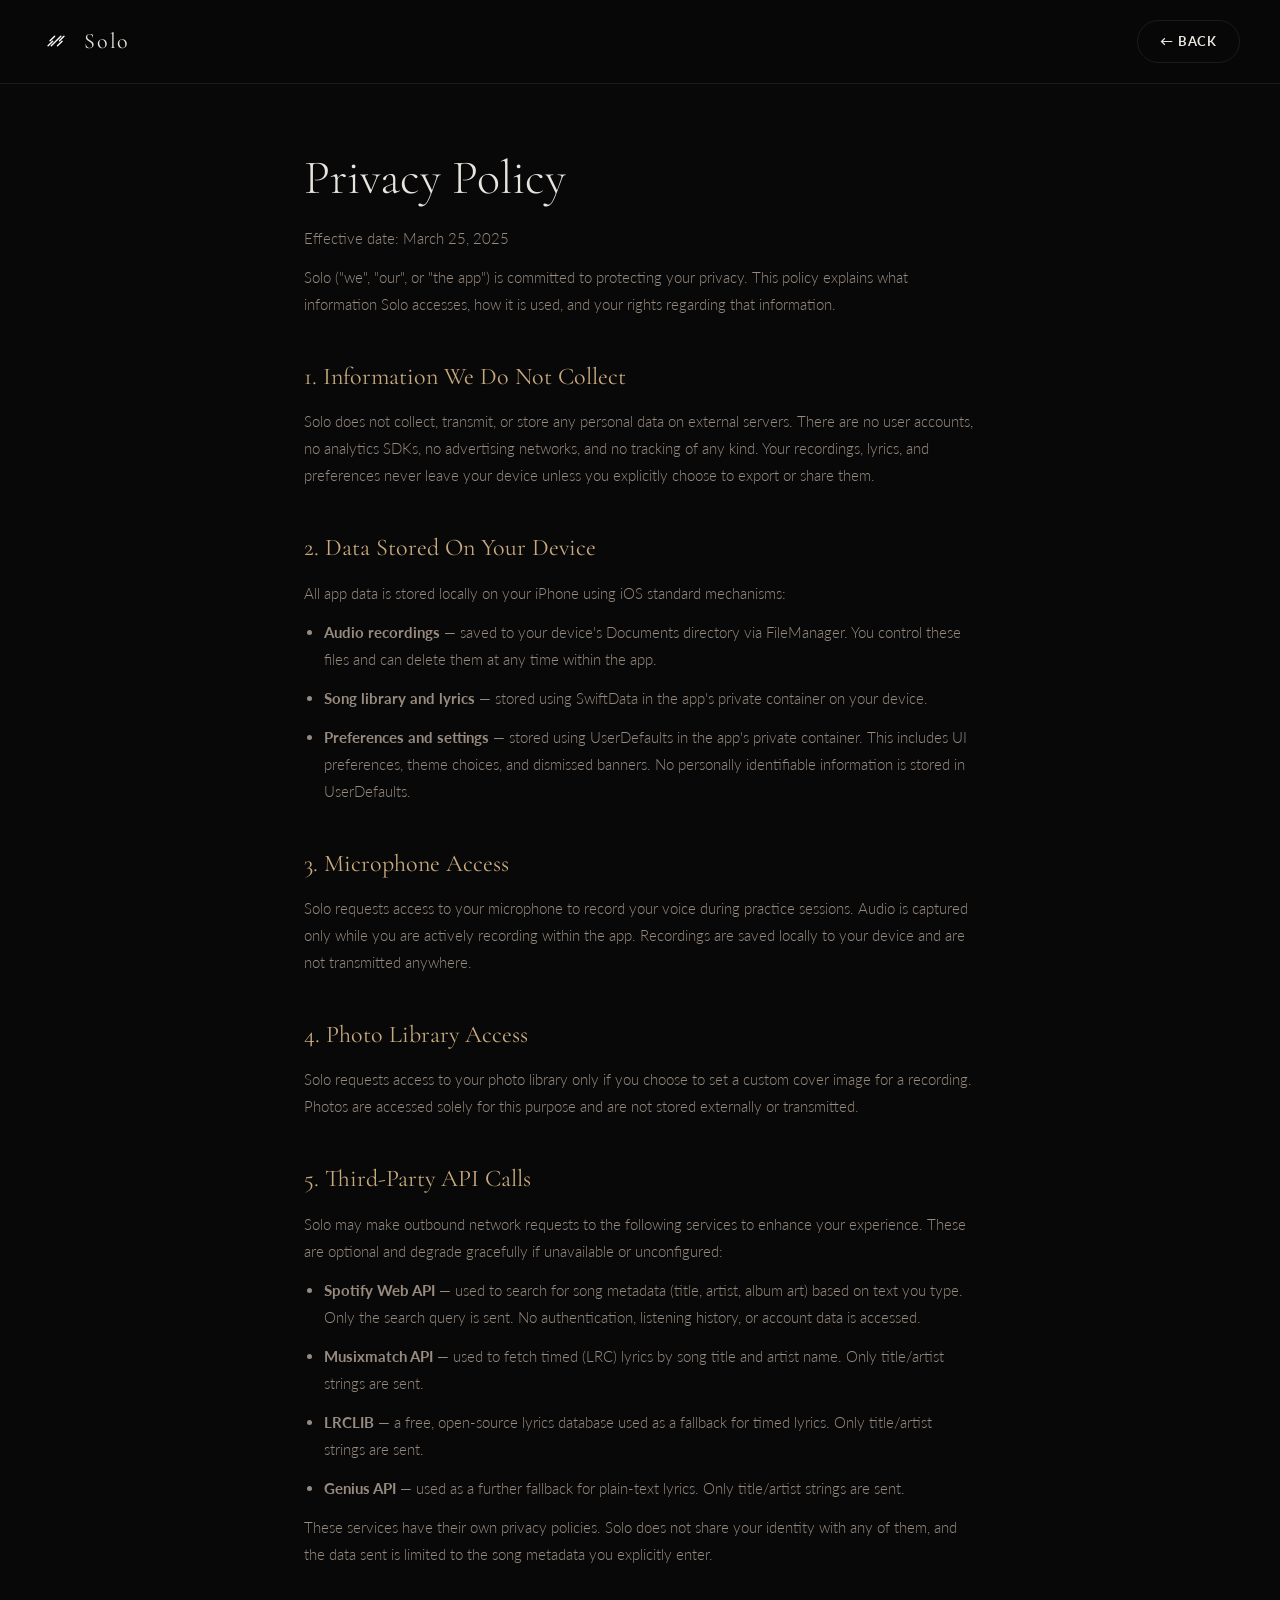
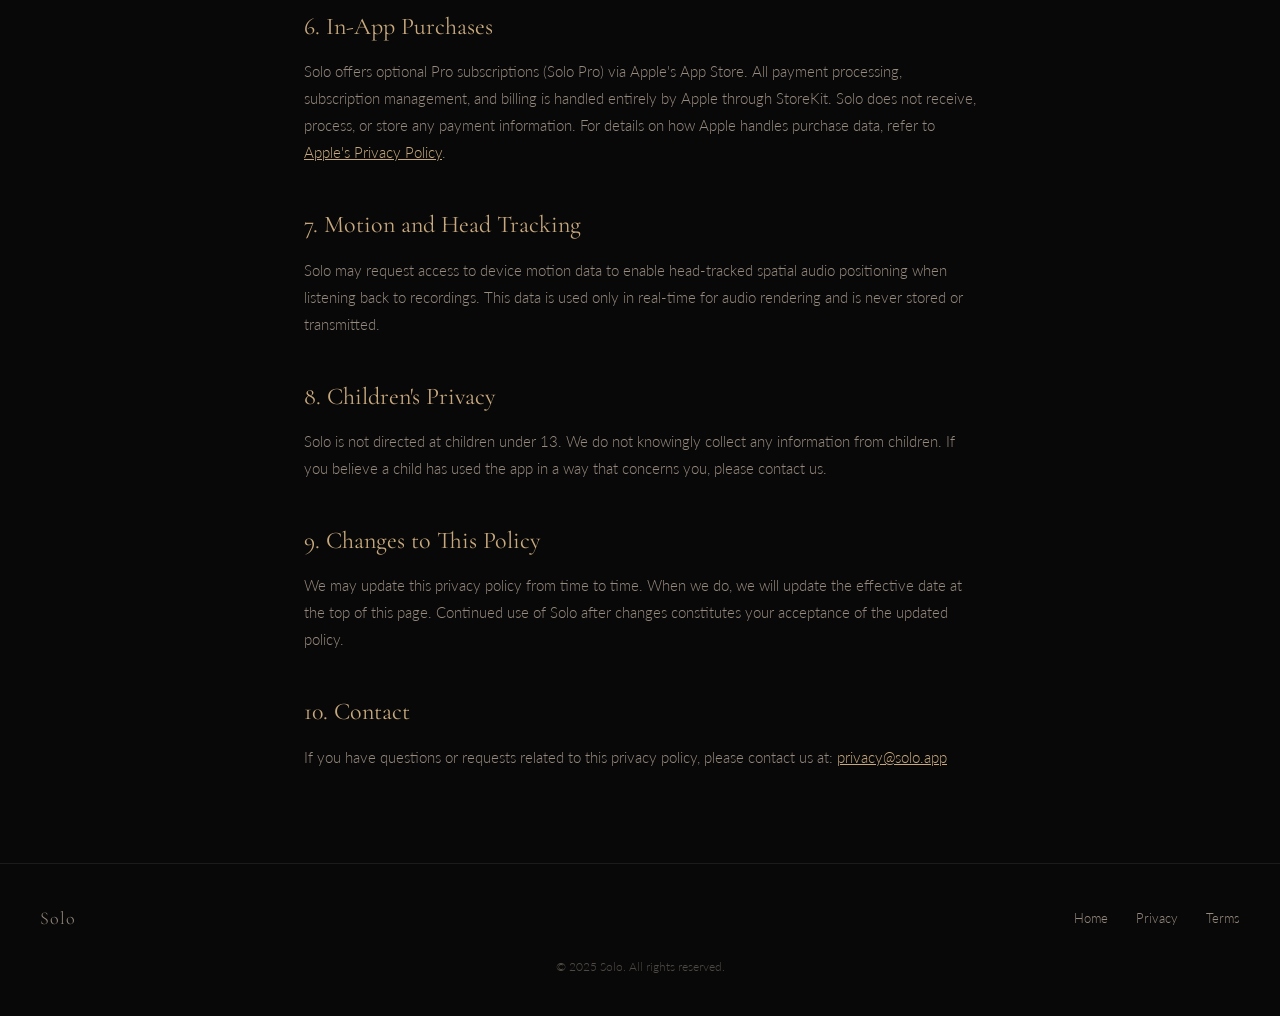
==== privacy.html @ beb30427 "Initial landing page with privacy and terms" ====
<!DOCTYPE html>
<html lang="en">
<head>
  <meta charset="UTF-8" />
  <meta name="viewport" content="width=device-width, initial-scale=1.0" />
  <title>Privacy Policy — Solo</title>
  <link rel="icon" href="s.svg" type="image/svg+xml" />
  <link rel="stylesheet" href="style.css" />
</head>
<body>

  <nav>
    <div class="nav-brand">
      <img class="nav-logo" src="s-mark.svg" alt="Solo mark" />
      <a href="index.html" class="nav-wordmark">Solo</a>
    </div>
    <a href="index.html" class="btn btn-outline">← Back</a>
  </nav>

  <div class="legal-wrap">
    <h1>Privacy Policy</h1>
    <p class="legal-date">Effective date: March 25, 2025</p>

    <p>Solo ("we", "our", or "the app") is committed to protecting your privacy. This policy explains what information Solo accesses, how it is used, and your rights regarding that information.</p>

    <h2>1. Information We Do Not Collect</h2>
    <p>Solo does not collect, transmit, or store any personal data on external servers. There are no user accounts, no analytics SDKs, no advertising networks, and no tracking of any kind. Your recordings, lyrics, and preferences never leave your device unless you explicitly choose to export or share them.</p>

    <h2>2. Data Stored On Your Device</h2>
    <p>All app data is stored locally on your iPhone using iOS standard mechanisms:</p>
    <ul>
      <li><strong>Audio recordings</strong> — saved to your device's Documents directory via FileManager. You control these files and can delete them at any time within the app.</li>
      <li><strong>Song library and lyrics</strong> — stored using SwiftData in the app's private container on your device.</li>
      <li><strong>Preferences and settings</strong> — stored using UserDefaults in the app's private container. This includes UI preferences, theme choices, and dismissed banners. No personally identifiable information is stored in UserDefaults.</li>
    </ul>

    <h2>3. Microphone Access</h2>
    <p>Solo requests access to your microphone to record your voice during practice sessions. Audio is captured only while you are actively recording within the app. Recordings are saved locally to your device and are not transmitted anywhere.</p>

    <h2>4. Photo Library Access</h2>
    <p>Solo requests access to your photo library only if you choose to set a custom cover image for a recording. Photos are accessed solely for this purpose and are not stored externally or transmitted.</p>

    <h2>5. Third-Party API Calls</h2>
    <p>Solo may make outbound network requests to the following services to enhance your experience. These are optional and degrade gracefully if unavailable or unconfigured:</p>
    <ul>
      <li><strong>Spotify Web API</strong> — used to search for song metadata (title, artist, album art) based on text you type. Only the search query is sent. No authentication, listening history, or account data is accessed.</li>
      <li><strong>Musixmatch API</strong> — used to fetch timed (LRC) lyrics by song title and artist name. Only title/artist strings are sent.</li>
      <li><strong>LRCLIB</strong> — a free, open-source lyrics database used as a fallback for timed lyrics. Only title/artist strings are sent.</li>
      <li><strong>Genius API</strong> — used as a further fallback for plain-text lyrics. Only title/artist strings are sent.</li>
    </ul>
    <p>These services have their own privacy policies. Solo does not share your identity with any of them, and the data sent is limited to the song metadata you explicitly enter.</p>

    <h2>6. In-App Purchases</h2>
    <p>Solo offers optional Pro subscriptions (Solo Pro) via Apple's App Store. All payment processing, subscription management, and billing is handled entirely by Apple through StoreKit. Solo does not receive, process, or store any payment information. For details on how Apple handles purchase data, refer to <a href="https://www.apple.com/legal/privacy/" target="_blank" rel="noopener">Apple's Privacy Policy</a>.</p>

    <h2>7. Motion and Head Tracking</h2>
    <p>Solo may request access to device motion data to enable head-tracked spatial audio positioning when listening back to recordings. This data is used only in real-time for audio rendering and is never stored or transmitted.</p>

    <h2>8. Children's Privacy</h2>
    <p>Solo is not directed at children under 13. We do not knowingly collect any information from children. If you believe a child has used the app in a way that concerns you, please contact us.</p>

    <h2>9. Changes to This Policy</h2>
    <p>We may update this privacy policy from time to time. When we do, we will update the effective date at the top of this page. Continued use of Solo after changes constitutes your acceptance of the updated policy.</p>

    <h2>10. Contact</h2>
    <p>If you have questions or requests related to this privacy policy, please contact us at: <a href="mailto:privacy@solo.app">privacy@solo.app</a></p>
  </div>

  <footer>
    <div class="footer-brand">Solo</div>
    <div class="footer-links">
      <a href="index.html">Home</a>
      <a href="privacy.html">Privacy</a>
      <a href="terms.html">Terms</a>
    </div>
    <div class="footer-copy">© 2025 Solo. All rights reserved.</div>
  </footer>

</body>
</html>
---- style.css ----
@import url('https://fonts.googleapis.com/css2?family=Cormorant+Garamond:ital,wght@0,300;0,400;0,500;0,600;1,300;1,400&family=Lato:wght@300;400;700&display=swap');

*, *::before, *::after { box-sizing: border-box; margin: 0; padding: 0; }

:root {
  --bg:        #080808;
  --fg:        #E8E4DF;
  --amber:     #C8A97E;
  --secondary: #978A7F;
  --red:       #E83232;
  --glass:     rgba(255,255,255,0.04);
  --border:    rgba(255,255,255,0.08);
}

html { scroll-behavior: smooth; }

body {
  background: var(--bg);
  color: var(--fg);
  font-family: 'Lato', sans-serif;
  font-weight: 300;
  line-height: 1.6;
  -webkit-font-smoothing: antialiased;
}

a { color: inherit; text-decoration: none; }

/* ── NAV ── */
nav {
  position: fixed;
  top: 0; left: 0; right: 0;
  z-index: 100;
  display: flex;
  align-items: center;
  justify-content: space-between;
  padding: 20px 40px;
  background: rgba(8,8,8,0.8);
  backdrop-filter: blur(16px);
  -webkit-backdrop-filter: blur(16px);
  border-bottom: 1px solid var(--border);
}

.nav-brand {
  display: flex;
  align-items: center;
  gap: 12px;
}

.nav-logo {
  width: 32px;
  height: 32px;
}

.nav-wordmark {
  font-family: 'Cormorant Garamond', serif;
  font-size: 22px;
  font-weight: 400;
  letter-spacing: 0.08em;
  color: var(--fg);
}

.btn {
  display: inline-block;
  padding: 10px 22px;
  border-radius: 100px;
  font-family: 'Lato', sans-serif;
  font-size: 13px;
  font-weight: 700;
  letter-spacing: 0.06em;
  text-transform: uppercase;
  transition: opacity 0.2s;
  cursor: pointer;
  border: none;
}

.btn:hover { opacity: 0.85; }

.btn-amber {
  background: var(--amber);
  color: #000;
}

.btn-outline {
  background: transparent;
  color: var(--fg);
  border: 1px solid var(--border);
}

/* ── HERO ── */
.hero {
  min-height: 100vh;
  display: flex;
  flex-direction: column;
  align-items: center;
  justify-content: center;
  text-align: center;
  padding: 120px 24px 80px;
  position: relative;
  overflow: hidden;
}

.hero::before {
  content: '';
  position: absolute;
  top: 10%;
  left: 50%;
  transform: translateX(-50%);
  width: 600px;
  height: 600px;
  background: radial-gradient(ellipse, rgba(200,169,126,0.08) 0%, transparent 70%);
  pointer-events: none;
  animation: pulse 8s ease-in-out infinite;
}

@keyframes pulse {
  0%, 100% { transform: translateX(-50%) scale(1); opacity: 1; }
  50%       { transform: translateX(-50%) scale(1.15); opacity: 0.7; }
}

.hero-eyebrow {
  font-size: 11px;
  letter-spacing: 0.2em;
  text-transform: uppercase;
  color: var(--amber);
  margin-bottom: 24px;
}

.hero-headline {
  font-family: 'Cormorant Garamond', serif;
  font-size: clamp(52px, 8vw, 96px);
  font-weight: 300;
  line-height: 1.05;
  letter-spacing: -0.01em;
  margin-bottom: 24px;
  max-width: 800px;
}

.hero-headline em {
  font-style: italic;
  color: var(--amber);
}

.hero-sub {
  font-size: 17px;
  color: var(--secondary);
  max-width: 480px;
  margin-bottom: 48px;
  line-height: 1.7;
}

.hero-cta {
  display: flex;
  gap: 16px;
  align-items: center;
  flex-wrap: wrap;
  justify-content: center;
}

.appstore-badge {
  display: flex;
  align-items: center;
  gap: 10px;
  padding: 12px 20px;
  border: 1px solid var(--border);
  border-radius: 12px;
  background: var(--glass);
  transition: border-color 0.2s, background 0.2s;
}

.appstore-badge:hover {
  border-color: var(--amber);
  background: rgba(200,169,126,0.06);
}

.appstore-badge svg { flex-shrink: 0; }

.appstore-badge-text { text-align: left; }
.appstore-badge-text .eyebrow { font-size: 10px; color: var(--secondary); letter-spacing: 0.1em; text-transform: uppercase; }
.appstore-badge-text .store   { font-size: 16px; font-weight: 700; }

/* ── SECTION ── */
section {
  padding: 100px 24px;
  max-width: 1100px;
  margin: 0 auto;
}

.section-label {
  font-size: 11px;
  letter-spacing: 0.2em;
  text-transform: uppercase;
  color: var(--amber);
  margin-bottom: 16px;
}

.section-title {
  font-family: 'Cormorant Garamond', serif;
  font-size: clamp(36px, 5vw, 56px);
  font-weight: 300;
  line-height: 1.1;
  margin-bottom: 20px;
}

.section-body {
  font-size: 16px;
  color: var(--secondary);
  max-width: 560px;
  line-height: 1.75;
}

/* ── FEATURE GRID ── */
.feature-grid {
  display: grid;
  grid-template-columns: repeat(auto-fill, minmax(300px, 1fr));
  gap: 1px;
  background: var(--border);
  border: 1px solid var(--border);
  border-radius: 20px;
  overflow: hidden;
  margin-top: 64px;
}

.feature-card {
  background: var(--bg);
  padding: 36px 32px;
  transition: background 0.2s;
}

.feature-card:hover { background: var(--glass); }

.feature-icon {
  font-size: 24px;
  margin-bottom: 16px;
  display: block;
}

.feature-title {
  font-family: 'Cormorant Garamond', serif;
  font-size: 22px;
  font-weight: 400;
  margin-bottom: 10px;
}

.feature-desc {
  font-size: 14px;
  color: var(--secondary);
  line-height: 1.7;
}

/* ── PRO CALLOUT ── */
.pro-section {
  padding: 100px 24px;
}

.pro-inner {
  max-width: 1100px;
  margin: 0 auto;
  border: 1px solid rgba(200,169,126,0.3);
  border-radius: 24px;
  padding: 64px;
  background: linear-gradient(135deg, rgba(200,169,126,0.05) 0%, transparent 60%);
  display: grid;
  grid-template-columns: 1fr 1fr;
  gap: 64px;
  align-items: center;
}

.pro-features {
  list-style: none;
  display: flex;
  flex-direction: column;
  gap: 14px;
  margin-top: 32px;
}

.pro-features li {
  display: flex;
  align-items: flex-start;
  gap: 12px;
  font-size: 15px;
  color: var(--fg);
}

.pro-features li::before {
  content: '✦';
  color: var(--amber);
  font-size: 10px;
  margin-top: 5px;
  flex-shrink: 0;
}

.pro-pricing {
  display: flex;
  flex-direction: column;
  gap: 16px;
}

.price-card {
  border: 1px solid var(--border);
  border-radius: 16px;
  padding: 24px 28px;
  display: flex;
  justify-content: space-between;
  align-items: center;
  transition: border-color 0.2s;
}

.price-card.featured {
  border-color: rgba(200,169,126,0.5);
  background: rgba(200,169,126,0.05);
}

.price-label { font-size: 15px; font-weight: 700; }
.price-value { font-family: 'Cormorant Garamond', serif; font-size: 28px; }
.price-period { font-size: 12px; color: var(--secondary); }

.pro-note {
  font-size: 12px;
  color: var(--secondary);
  margin-top: 8px;
  line-height: 1.6;
}

/* ── FOOTER ── */
footer {
  border-top: 1px solid var(--border);
  padding: 40px 40px;
  display: flex;
  align-items: center;
  justify-content: space-between;
  flex-wrap: wrap;
  gap: 16px;
}

.footer-brand {
  font-family: 'Cormorant Garamond', serif;
  font-size: 18px;
  letter-spacing: 0.06em;
  color: var(--secondary);
}

.footer-links {
  display: flex;
  gap: 28px;
  font-size: 13px;
  color: var(--secondary);
}

.footer-links a:hover { color: var(--fg); }

.footer-copy {
  font-size: 12px;
  color: var(--secondary);
  opacity: 0.5;
  width: 100%;
  text-align: center;
  margin-top: 8px;
}

/* ── LEGAL PAGES ── */
.legal-wrap {
  max-width: 720px;
  margin: 0 auto;
  padding: 140px 24px 80px;
}

.legal-wrap h1 {
  font-family: 'Cormorant Garamond', serif;
  font-size: 48px;
  font-weight: 300;
  margin-bottom: 8px;
}

.legal-date {
  font-size: 13px;
  color: var(--secondary);
  margin-bottom: 56px;
}

.legal-wrap h2 {
  font-family: 'Cormorant Garamond', serif;
  font-size: 24px;
  font-weight: 400;
  margin: 40px 0 12px;
  color: var(--amber);
}

.legal-wrap p, .legal-wrap li {
  font-size: 15px;
  color: var(--secondary);
  line-height: 1.8;
  margin-bottom: 12px;
}

.legal-wrap ul {
  padding-left: 20px;
  margin-bottom: 12px;
}

.legal-wrap a { color: var(--amber); text-decoration: underline; }

/* ── RESPONSIVE ── */
@media (max-width: 768px) {
  nav { padding: 16px 20px; }

  .pro-inner {
    grid-template-columns: 1fr;
    padding: 40px 28px;
    gap: 40px;
  }

  footer {
    flex-direction: column;
    align-items: flex-start;
    padding: 32px 20px;
  }
}
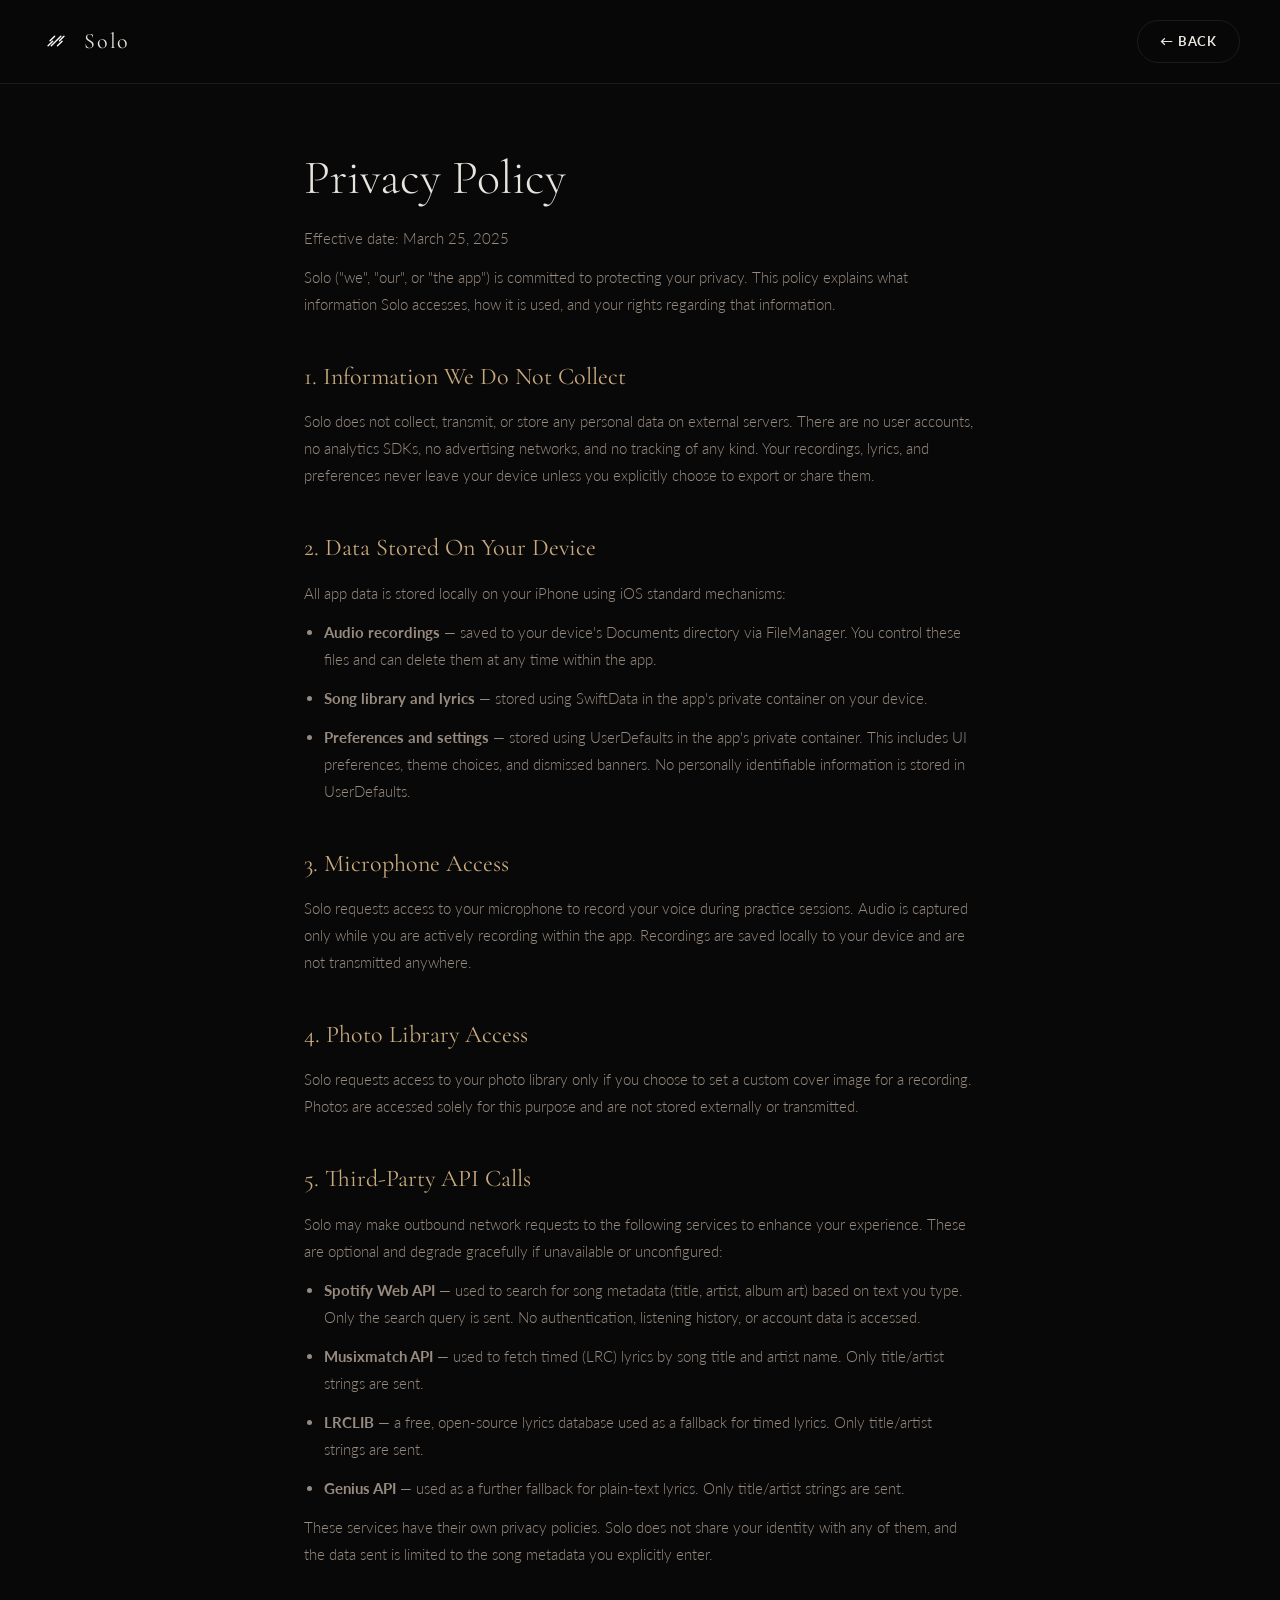
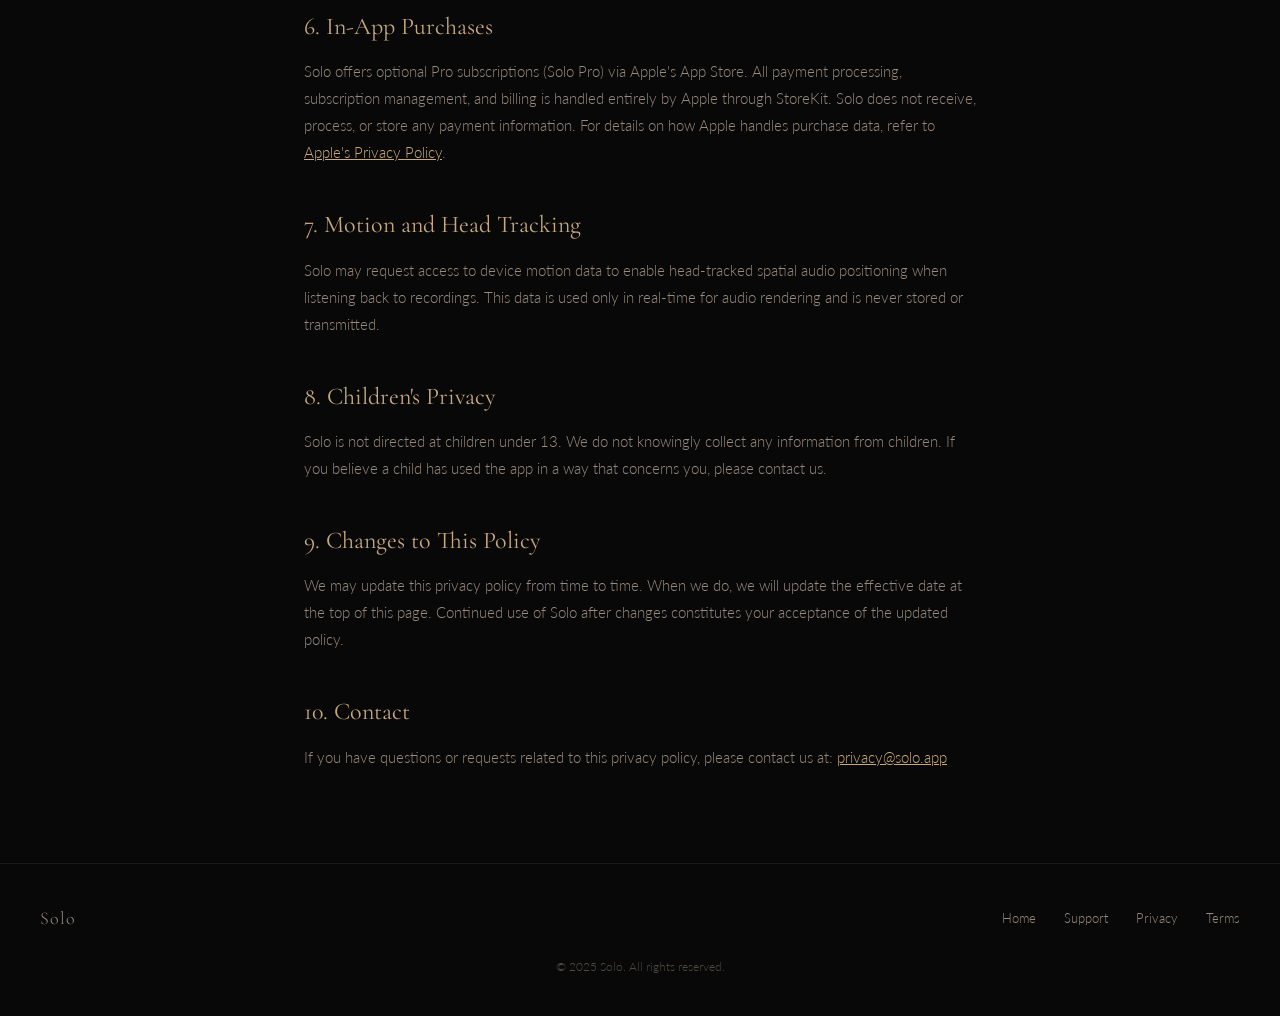
==== commit 00efefcc: "Add support page with FAQs, pricing, and privacy section" ====
--- a/privacy.html
+++ b/privacy.html
@@ -70,6 +70,7 @@
     <div class="footer-brand">Solo</div>
     <div class="footer-links">
       <a href="index.html">Home</a>
+      <a href="support.html">Support</a>
       <a href="privacy.html">Privacy</a>
       <a href="terms.html">Terms</a>
     </div>
--- a/style.css
+++ b/style.css
@@ -178,6 +178,86 @@
 .appstore-badge-text .eyebrow { font-size: 10px; color: var(--secondary); letter-spacing: 0.1em; text-transform: uppercase; }
 .appstore-badge-text .store   { font-size: 16px; font-weight: 700; }
 
+/* ── SCREENSHOTS ── */
+.screenshots-section {
+  overflow: hidden;
+  padding: 40px 0 80px;
+  position: relative;
+}
+
+.screenshots-row {
+  display: flex;
+  justify-content: center;
+  align-items: flex-end;
+  gap: 0;
+  position: relative;
+  height: 580px;
+}
+
+.phone-wrap {
+  width: 220px;
+  height: 480px;
+  border-radius: 36px;
+  overflow: hidden;
+  position: absolute;
+  box-shadow: 0 32px 80px rgba(0,0,0,0.6), 0 0 0 1px rgba(255,255,255,0.06);
+  flex-shrink: 0;
+}
+
+.phone-screen {
+  width: 100%;
+  height: 100%;
+  object-fit: cover;
+  object-position: center 10%;
+  display: block;
+}
+
+.phone-center {
+  z-index: 3;
+  transform: translateY(0) scale(1.05);
+  left: 50%;
+  margin-left: -110px;
+  box-shadow: 0 40px 100px rgba(0,0,0,0.7), 0 0 0 1px rgba(200,169,126,0.15);
+}
+
+.phone-left {
+  z-index: 2;
+  transform: rotate(-6deg) translateX(-20px);
+  left: 50%;
+  margin-left: -330px;
+}
+
+.phone-right {
+  z-index: 2;
+  transform: rotate(6deg) translateX(20px);
+  left: 50%;
+  margin-left: 110px;
+}
+
+/* ── ICON PILE ── */
+.icon-pile {
+  position: relative;
+  width: 160px;
+  height: 160px;
+  margin-bottom: 8px;
+}
+
+.pile-icon {
+  position: absolute;
+  width: 100px;
+  height: 100px;
+  object-fit: contain;
+  top: 50%;
+  left: 50%;
+  transform-origin: center center;
+}
+
+.pile-1 { transform: translate(-50%, -50%) rotate(-18deg) translate(-32px, 8px);  opacity: 0.5; }
+.pile-2 { transform: translate(-50%, -50%) rotate(-8deg)  translate(-16px, 4px);  opacity: 0.7; }
+.pile-3 { transform: translate(-50%, -50%) rotate(0deg)   translate(0px, 0px);    opacity: 1;   z-index: 2; }
+.pile-4 { transform: translate(-50%, -50%) rotate(9deg)   translate(14px, 4px);   opacity: 0.7; }
+.pile-5 { transform: translate(-50%, -50%) rotate(20deg)  translate(30px, 8px);   opacity: 0.5; }
+
 /* ── SECTION ── */
 section {
   padding: 100px 24px;
@@ -403,6 +483,11 @@
 @media (max-width: 768px) {
   nav { padding: 16px 20px; }
 
+  .screenshots-row { height: 400px; }
+  .phone-wrap { width: 160px; height: 346px; border-radius: 28px; }
+  .phone-left  { margin-left: -240px; }
+  .phone-right { margin-left: 80px; }
+
   .pro-inner {
     grid-template-columns: 1fr;
     padding: 40px 28px;
